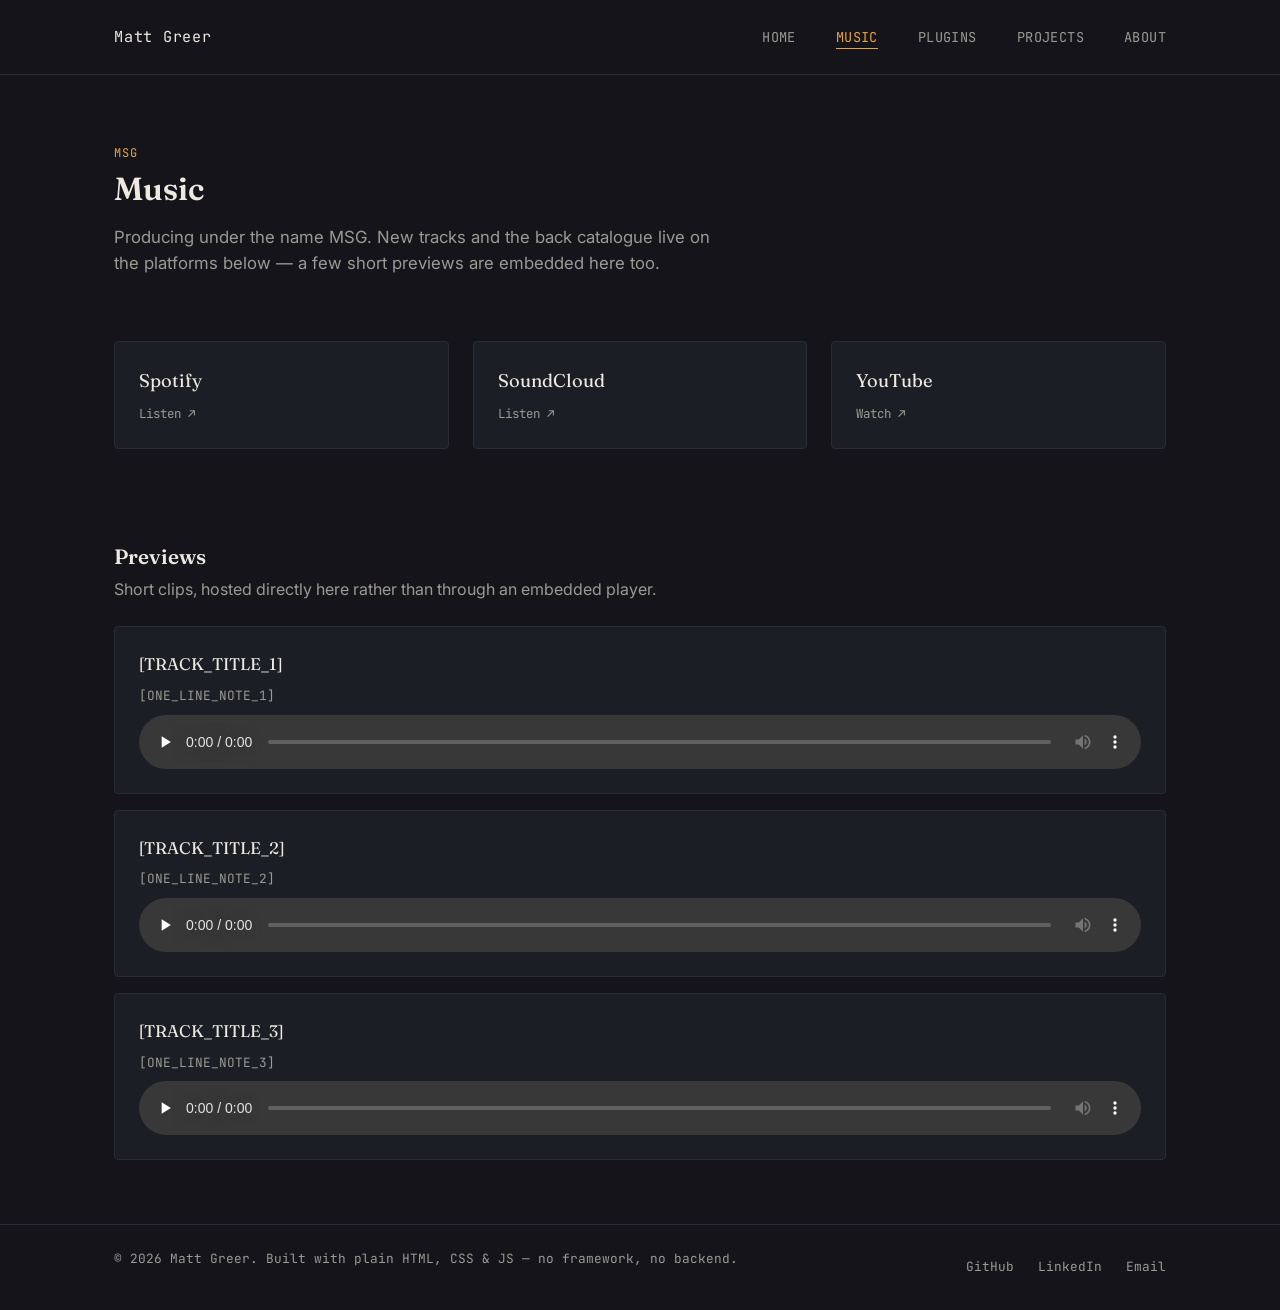
==== music.html @ d21bc175 "initial commit" ====
<!DOCTYPE html>
<html lang="en">
<head>
  <meta charset="UTF-8">
  <meta name="viewport" content="width=device-width, initial-scale=1.0">
  <title>Matt Greer — Music</title>
  <meta name="description" content="Music produced under the name MSG — listen on Spotify, SoundCloud and YouTube, or preview a few tracks here.">

  <link rel="preconnect" href="https://fonts.googleapis.com">
  <link rel="preconnect" href="https://fonts.gstatic.com" crossorigin>
  <link href="https://fonts.googleapis.com/css2?family=Fraunces:opsz,wght@9..144,500;9..144,600&family=Inter:wght@400;500;600&family=JetBrains+Mono:wght@400;500&display=swap" rel="stylesheet">

  <link rel="stylesheet" href="assets/css/tokens.css">
  <link rel="stylesheet" href="assets/css/base.css">
  <link rel="stylesheet" href="assets/css/music.css">
</head>
<body data-page="music">

  <div id="site-header"></div>

  <main>
    <div class="page-intro">
      <span class="eyebrow">MSG</span>
      <h1>Music</h1>
      <p class="lede">Producing under the name MSG. New tracks and the back catalogue live on the platforms below — a few short previews are embedded here too.</p>
    </div>

    <section class="platform-grid" aria-label="Listen on">
      <!-- Swap these three href values for the real profile URLs — that's
           the only edit this section needs. -->
      <a class="platform-card" href="[SPOTIFY_URL]" target="_blank" rel="noopener">
        <span class="platform-name">Spotify</span>
        <span class="platform-action">Listen ↗</span>
      </a>
      <a class="platform-card" href="[SOUNDCLOUD_URL]" target="_blank" rel="noopener">
        <span class="platform-name">SoundCloud</span>
        <span class="platform-action">Listen ↗</span>
      </a>
      <a class="platform-card" href="[YOUTUBE_URL]" target="_blank" rel="noopener">
        <span class="platform-name">YouTube</span>
        <span class="platform-action">Watch ↗</span>
      </a>
    </section>

    <section class="preview-section" aria-label="Track previews">
      <h2>Previews</h2>
      <p class="lede">Short clips, hosted directly here rather than through an embedded player.</p>

      <div class="preview-list">
        <!-- PLACEHOLDER PREVIEW 1 — drop a real clip into assets/audio/
             named preview-01.wav (or change the src below to match
             whatever filename you actually use), then swap in a real
             title and one-line note. -->
        <div class="preview-card">
          <span class="preview-title">[TRACK_TITLE_1]</span>
          <p class="preview-note">[ONE_LINE_NOTE_1]</p>
          <audio controls preload="none">
            <source src="assets/audio/preview-01.wav" type="audio/wav">
            Your browser doesn't support embedded audio — grab the file directly instead.
          </audio>
        </div>

        <!-- PLACEHOLDER PREVIEW 2 -->
        <div class="preview-card">
          <span class="preview-title">[TRACK_TITLE_2]</span>
          <p class="preview-note">[ONE_LINE_NOTE_2]</p>
          <audio controls preload="none">
            <source src="assets/audio/preview-02.wav" type="audio/wav">
            Your browser doesn't support embedded audio — grab the file directly instead.
          </audio>
        </div>

        <!-- PLACEHOLDER PREVIEW 3 — delete this block (or add a fourth
             the same way) if you end up with a different number of clips. -->
        <div class="preview-card">
          <span class="preview-title">[TRACK_TITLE_3]</span>
          <p class="preview-note">[ONE_LINE_NOTE_3]</p>
          <audio controls preload="none">
            <source src="assets/audio/preview-03.wav" type="audio/wav">
            Your browser doesn't support embedded audio — grab the file directly instead.
          </audio>
        </div>
      </div>
    </section>
  </main>

  <div id="site-footer"></div>

  <script src="assets/js/include-partials.js"></script>
</body>
</html>
---- assets/css/tokens.css ----
/*
 * tokens.css
 *
 * The single source of truth for the visual design system. Every other
 * stylesheet should reference these variables rather than hard-coding
 * colors or sizes — that's what keeps five separate pages looking like
 * one cohesive site instead of five independently-styled ones.
 */

:root {
  /* --- Color --- */
  --color-bg: #14141a;            /* charcoal — not pure black, has a hint of blue */
  --color-surface: #1c1e25;       /* cards / panels, one step up from bg */
  --color-text: #ede9e0;          /* warm off-white, not stark white */
  --color-text-muted: #9b9a92;
  --color-accent: #e8a33d;        /* tape amber — THE signature color, used sparingly */
  --color-accent-quiet: #4a7c82;  /* muted teal — small technical accents only (About, code labels) */
  --color-line: #2a2c34;          /* hairline borders/dividers */

  /* --- Type --- */
  --font-display: "Fraunces", Georgia, serif;
  --font-body: "Inter", system-ui, -apple-system, sans-serif;
  --font-mono: "JetBrains Mono", "IBM Plex Mono", monospace;

  /* --- Spacing scale (not arbitrary — each step is roughly 1.5x the last) --- */
  --space-1: 0.25rem;
  --space-2: 0.5rem;
  --space-3: 1rem;
  --space-4: 1.5rem;
  --space-5: 2.5rem;
  --space-6: 4rem;
  --space-7: 6rem;

  --radius: 4px;
  --max-width: 1100px;
}
---- assets/css/base.css ----
/*
 * base.css
 *
 * Cross-page baseline: typography, the header, and the footer. This file
 * is what makes every page feel like the same site, regardless of what
 * page-specific CSS (home.css, etc.) layers on top of it. Always
 * references tokens.css variables rather than raw values.
 */

* {
  box-sizing: border-box;
}

html, body {
  margin: 0;
  padding: 0;
}

/* Hints the browser to render native form controls — including the
   <audio> player on the Music page — in their dark variant rather than
   the default light-gray one, so they don't look like a foreign object
   dropped onto a dark page. */
html {
  color-scheme: dark;
}

body {
  background: var(--color-bg);
  color: var(--color-text);
  font-family: var(--font-body);
  line-height: 1.6;
  -webkit-font-smoothing: antialiased;
}

h1, h2, h3 {
  font-family: var(--font-display);
  font-weight: 600;
  line-height: 1.15;
  margin: 0 0 var(--space-3) 0;
}

p {
  margin: 0 0 var(--space-3) 0;
  color: var(--color-text-muted);
}

a {
  color: var(--color-accent);
  text-decoration: none;
}

a:hover,
a:focus-visible {
  text-decoration: underline;
}

/* Visible keyboard focus everywhere — this is non-negotiable for
   accessibility, not a nice-to-have. */
:focus-visible {
  outline: 2px solid var(--color-accent);
  outline-offset: 2px;
}

img {
  max-width: 100%;
  display: block;
}

/* --- Header --- */

.site-header {
  border-bottom: 1px solid var(--color-line);
}

.header-inner {
  max-width: var(--max-width);
  margin: 0 auto;
  display: flex;
  align-items: center;
  justify-content: space-between;
  padding: var(--space-4) var(--space-4);
}

.logo {
  font-family: var(--font-mono);
  font-size: 0.95rem;
  letter-spacing: 0.05em;
  color: var(--color-text);
  text-decoration: none;
}

.main-nav ul {
  display: flex;
  gap: var(--space-5);
  list-style: none;
  margin: 0;
  padding: 0;
}

.main-nav a {
  font-family: var(--font-mono);
  font-size: 0.85rem;
  letter-spacing: 0.03em;
  text-transform: uppercase;
  color: var(--color-text-muted);
  text-decoration: none;
  padding-bottom: 2px;
  border-bottom: 1px solid transparent;
}

.main-nav a:hover,
.main-nav a:focus-visible {
  color: var(--color-text);
  text-decoration: none;
}

.main-nav a.is-active {
  color: var(--color-accent);
  border-bottom-color: var(--color-accent);
}

/* --- Generic page container (used by stub pages for now) --- */

main {
  max-width: var(--max-width);
  margin: 0 auto;
  padding: var(--space-6) var(--space-4);
  min-height: 50vh;
}

/* --- Footer --- */

.site-footer {
  border-top: 1px solid var(--color-line);
}

.footer-inner {
  max-width: var(--max-width);
  margin: 0 auto;
  display: flex;
  flex-wrap: wrap;
  align-items: center;
  justify-content: space-between;
  gap: var(--space-3);
  padding: var(--space-4);
  font-family: var(--font-mono);
  font-size: 0.8rem;
  color: var(--color-text-muted);
}

.footer-links {
  display: flex;
  gap: var(--space-4);
  list-style: none;
  margin: 0;
  padding: 0;
}

.footer-links a {
  color: var(--color-text-muted);
}

/* --- Page intro: eyebrow + h1 + lede, the same opening shape used at
   the top of every non-home page (Music, Plugins, Projects, About) so
   they all establish "what is this page" the same way before diverging
   into their own layouts. --- */

.page-intro {
  max-width: 60ch;
  margin-bottom: var(--space-6);
}

.eyebrow {
  display: inline-block;
  font-family: var(--font-mono);
  font-size: 0.75rem;
  letter-spacing: 0.08em;
  text-transform: uppercase;
  color: var(--color-accent);
  margin-bottom: var(--space-2);
}

/* The quiet variant swaps in the muted teal accent. Reserved for
   contexts tokens.css already calls out as "technical" — About's own
   label, and anywhere else that wants a cooler, lower-key register than
   the amber used for primary CTAs and identity. */
.eyebrow.is-quiet {
  color: var(--color-accent-quiet);
}

.page-intro h1 {
  margin-bottom: var(--space-3);
}

.page-intro .lede {
  font-size: 1.05rem;
  color: var(--color-text-muted);
  margin-bottom: 0;
}

/* --- Tag list: small mono pills naming a tech stack. Teal, not amber —
   amber stays reserved for the signature accent / primary actions. --- */

.tag-list {
  display: flex;
  flex-wrap: wrap;
  gap: var(--space-2);
  list-style: none;
  margin: 0 0 var(--space-4) 0;
  padding: 0;
}

.tag-list .tag {
  font-family: var(--font-mono);
  font-size: 0.75rem;
  letter-spacing: 0.02em;
  color: var(--color-accent-quiet);
  border: 1px solid var(--color-accent-quiet);
  border-radius: var(--radius);
  padding: 0.2em 0.6em;
}

/* --- Status pill: shipped / in development / proprietary. Color is
   load-bearing here, not decorative — it's the fastest way to read a
   plugin or project's state at a glance. --- */

.status-pill {
  display: inline-flex;
  align-items: center;
  font-family: var(--font-mono);
  font-size: 0.75rem;
  letter-spacing: 0.05em;
  text-transform: uppercase;
  padding: 0.25em 0.7em;
  border-radius: var(--radius);
  border: 1px solid currentColor;
}

.status-pill--shipped {
  color: var(--color-accent);
}

.status-pill--dev {
  color: var(--color-accent-quiet);
}

.status-pill--proprietary {
  color: var(--color-text-muted);
}

/* --- Feature card: the shared shell behind each plugin (Plugins page)
   and each project (Projects page). Lives here rather than in either
   page's own stylesheet because both pages need exactly the same shape;
   each page's CSS only adds what's specific to it on top. --- */

.feature-card {
  border: 1px solid var(--color-line);
  border-radius: var(--radius);
  padding: var(--space-5);
  background: var(--color-surface);
}

.feature-card .feature-head {
  display: flex;
  flex-wrap: wrap;
  align-items: center;
  gap: var(--space-3);
  margin-bottom: var(--space-3);
}

.feature-card h2 {
  margin-bottom: 0;
  font-size: 1.6rem;
}

.feature-card .feature-summary {
  font-size: 1rem;
}

.feature-card .feature-list {
  margin: 0 0 var(--space-4) 0;
  padding-left: 1.1em;
  color: var(--color-text-muted);
}

.feature-card .feature-list li {
  margin-bottom: var(--space-1);
}

.feature-card .feature-footer {
  display: flex;
  flex-wrap: wrap;
  align-items: center;
  justify-content: space-between;
  gap: var(--space-3);
  margin-top: var(--space-4);
  padding-top: var(--space-4);
  border-top: 1px solid var(--color-line);
}

/* A link that points off-site (GitHub, etc.) — bordered like a button
   rather than underlined inline, since it's acting as a call to action
   rather than a word inside a sentence. */
.card-link {
  font-family: var(--font-mono);
  font-size: 0.85rem;
  color: var(--color-text);
  border: 1px solid var(--color-line);
  border-radius: var(--radius);
  padding: var(--space-2) var(--space-4);
}

.card-link:hover,
.card-link:focus-visible {
  border-color: var(--color-accent);
  color: var(--color-accent);
  text-decoration: none;
}

/* Respect reduced-motion preference site-wide */
@media (prefers-reduced-motion: reduce) {
  * {
    animation-duration: 0.001ms !important;
    transition-duration: 0.001ms !important;
  }
}
---- assets/css/music.css ----
/*
 * music.css
 *
 * Music-page-only layout: the platform link-out tiles and the embedded
 * preview player section. Shared cross-page pieces (page-intro, tags,
 * etc.) live in base.css — this file only holds what's unique to how
 * music is presented.
 */

.platform-grid {
  display: grid;
  grid-template-columns: repeat(3, 1fr);
  gap: var(--space-4);
  margin-bottom: var(--space-7);
}

.platform-card {
  display: flex;
  flex-direction: column;
  gap: var(--space-2);
  padding: var(--space-4);
  border: 1px solid var(--color-line);
  border-radius: var(--radius);
  background: var(--color-surface);
  text-decoration: none;
  transition: border-color 0.2s ease, transform 0.2s ease;
}

.platform-card:hover,
.platform-card:focus-visible {
  border-color: var(--color-accent);
  transform: translateY(-2px);
  text-decoration: none;
}

.platform-card .platform-name {
  font-family: var(--font-display);
  font-size: 1.15rem;
  color: var(--color-text);
}

.platform-card .platform-action {
  font-family: var(--font-mono);
  font-size: 0.78rem;
  color: var(--color-text-muted);
}

.platform-card:hover .platform-action,
.platform-card:focus-visible .platform-action {
  color: var(--color-accent);
}

.preview-section h2 {
  font-size: 1.3rem;
  margin-bottom: var(--space-2);
}

.preview-section > .lede {
  color: var(--color-text-muted);
  max-width: 60ch;
  margin-bottom: var(--space-4);
}

.preview-list {
  display: flex;
  flex-direction: column;
  gap: var(--space-3);
}

.preview-card {
  display: flex;
  flex-direction: column;
  gap: var(--space-2);
  padding: var(--space-4);
  border: 1px solid var(--color-line);
  border-radius: var(--radius);
  background: var(--color-surface);
}

.preview-card .preview-title {
  font-family: var(--font-display);
  font-size: 1.05rem;
  color: var(--color-text);
}

.preview-card .preview-note {
  font-family: var(--font-mono);
  font-size: 0.8rem;
  color: var(--color-text-muted);
  margin: 0;
}

/* Native <audio>, not a library — accent-color tints the play button
   and seek bar in browsers that support it, and degrades harmlessly
   (default browser styling) in the ones that don't. */
.preview-card audio {
  width: 100%;
  accent-color: var(--color-accent);
}

@media (max-width: 760px) {
  .platform-grid {
    grid-template-columns: 1fr;
  }
}
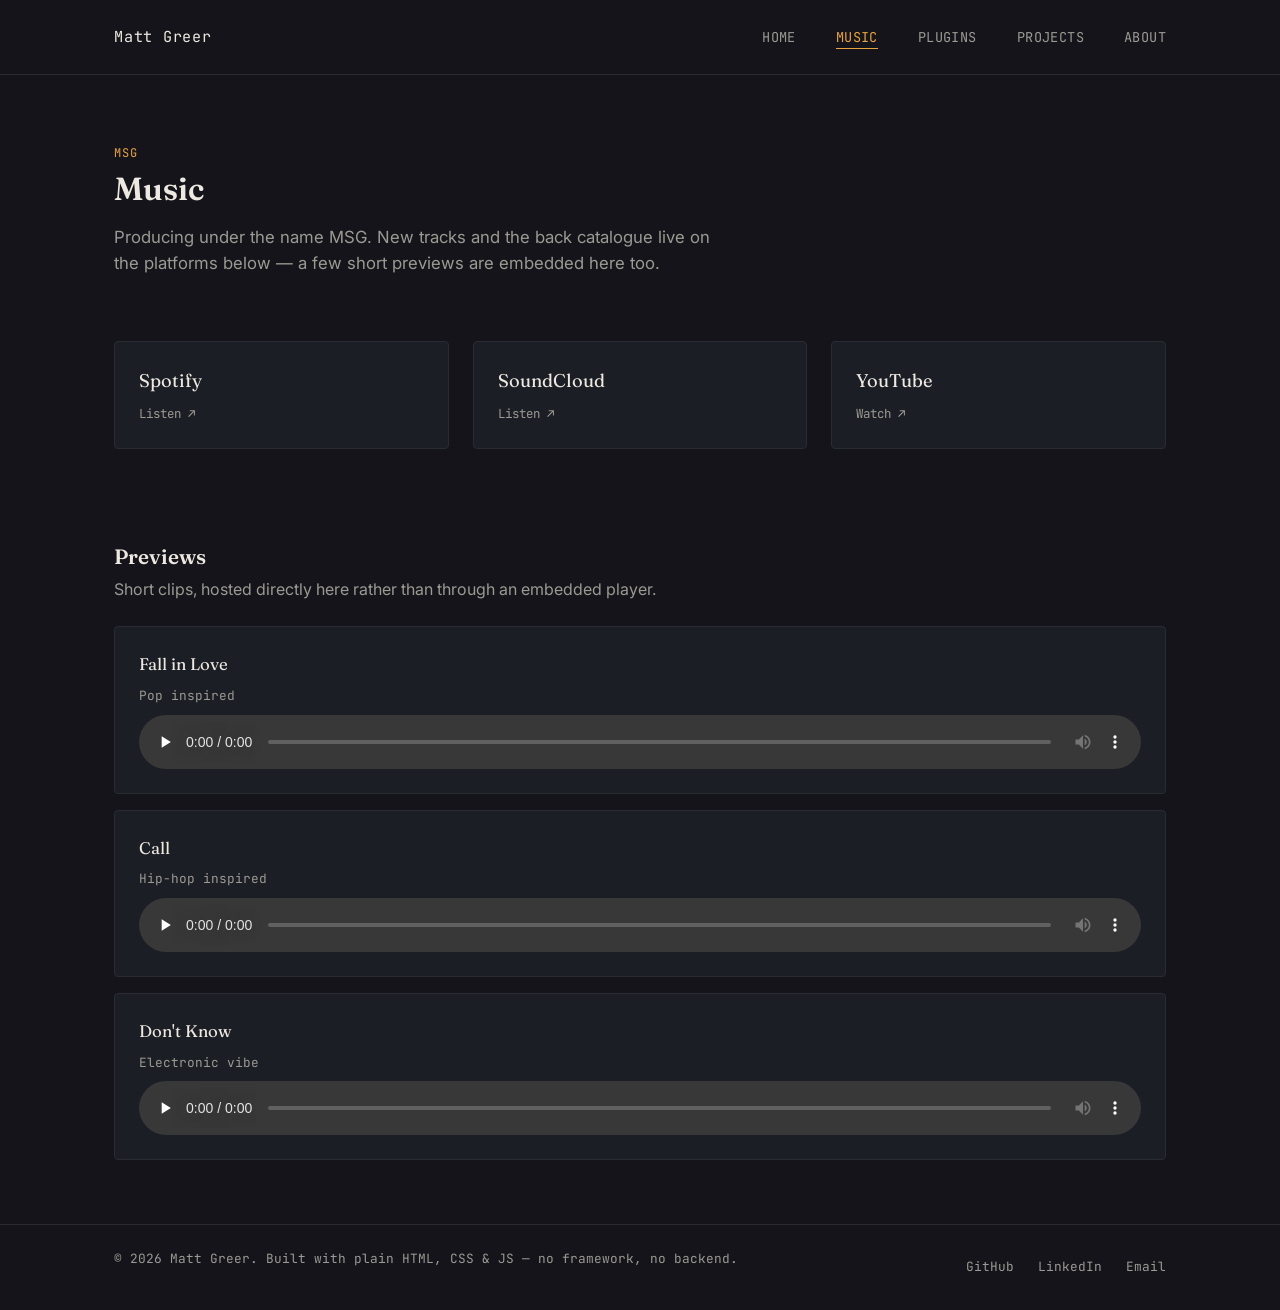
==== commit bd582e7d: "Added music snippets" ====
--- a/music.html
+++ b/music.html
@@ -47,36 +47,32 @@
       <p class="lede">Short clips, hosted directly here rather than through an embedded player.</p>
 
       <div class="preview-list">
-        <!-- PLACEHOLDER PREVIEW 1 — drop a real clip into assets/audio/
-             named preview-01.wav (or change the src below to match
-             whatever filename you actually use), then swap in a real
-             title and one-line note. -->
+        <!-- PREVIEW 1 -->
         <div class="preview-card">
-          <span class="preview-title">[TRACK_TITLE_1]</span>
-          <p class="preview-note">[ONE_LINE_NOTE_1]</p>
+          <span class="preview-title">Fall in Love</span>
+          <p class="preview-note">Pop inspired</p>
           <audio controls preload="none">
-            <source src="assets/audio/preview-01.wav" type="audio/wav">
+            <source src="assets/audio/fall-in-love-snippet.wav" type="audio/wav">
             Your browser doesn't support embedded audio — grab the file directly instead.
           </audio>
         </div>
 
-        <!-- PLACEHOLDER PREVIEW 2 -->
+        <!-- PREVIEW 2 -->
         <div class="preview-card">
-          <span class="preview-title">[TRACK_TITLE_2]</span>
-          <p class="preview-note">[ONE_LINE_NOTE_2]</p>
+          <span class="preview-title">Call</span>
+          <p class="preview-note">Hip-hop inspired</p>
           <audio controls preload="none">
-            <source src="assets/audio/preview-02.wav" type="audio/wav">
+            <source src="assets/audio/call-snippet.wav" type="audio/wav">
             Your browser doesn't support embedded audio — grab the file directly instead.
           </audio>
         </div>
 
-        <!-- PLACEHOLDER PREVIEW 3 — delete this block (or add a fourth
-             the same way) if you end up with a different number of clips. -->
+        <!-- PREVIEW 3 -->
         <div class="preview-card">
-          <span class="preview-title">[TRACK_TITLE_3]</span>
-          <p class="preview-note">[ONE_LINE_NOTE_3]</p>
+          <span class="preview-title">Don't Know</span>
+          <p class="preview-note">Electronic vibe</p>
           <audio controls preload="none">
-            <source src="assets/audio/preview-03.wav" type="audio/wav">
+            <source src="assets/audio/dont know v3.wav" type="audio/wav">
             Your browser doesn't support embedded audio — grab the file directly instead.
           </audio>
         </div>
